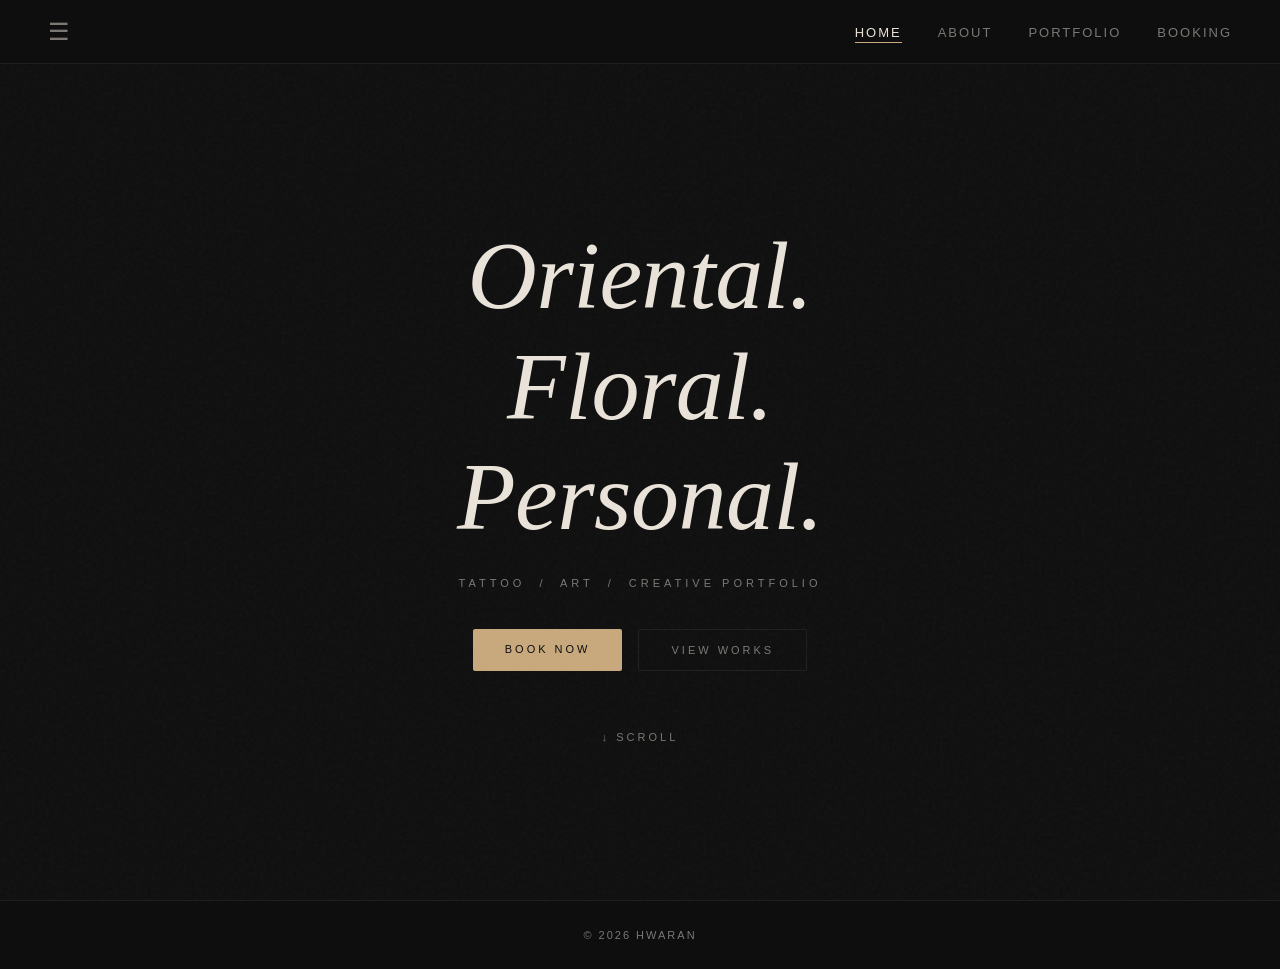
==== index.html @ 8c2a2b4b "Integrate Google Analytics tracking code Added Google Analytics tracking code to the header." ====
<!DOCTYPE html>
<html lang="en">
<head>
    <meta charset="UTF-8">
    <meta name="viewport" content="width=device-width, initial-scale=1.0"/>

    <!-- Google tag (gtag.js) -->
    <script async src="https://www.googletagmanager.com/gtag/js?id=G-88E997X0PX"></script>
    <script>
      window.dataLayer = window.dataLayer || [];
      function gtag(){dataLayer.push(arguments);}
      gtag('js', new Date());
    
      gtag('config', 'G-88E997X0PX');
    </script>
    
    <title>Hwa Ran</title>
    <link rel="stylesheet" href="style.css"/>
</head>

<body>

<input type="checkbox" id="menu-toggle">

<header>
    <nav class="navbar">
        <label for="menu-toggle" class="menu-icon">☰</label>
        <ul class="nav-links">
            <li><a href="index.html" class="active">Home</a></li>
            <li><a href="about.html">About</a></li>
            <li><a href="portfolio.html">Portfolio</a></li>
            <li><a href="booking.html">Booking</a></li>
        </ul>
    </nav>
</header>

<aside class="sidebar">
    <h3>Hwa Ran</h3>
    <ul>
        <li><a href="https://www.instagram.com/hwa.ran_tattoo/" target="_blank">Instagram</a></li>
        <!-- This is a comment 
        <li>Artworks</li>
        <li>Contact</li>
        -->
                <!-- Projects Section -->
        <div class="sidebar-projects">
            <input type="checkbox" id="proj-toggle">
            <label for="proj-toggle" class="proj-header">
                <span class="proj-arrow">▶</span>
                <span class="proj-title">// projects</span>
            </label>
            <ul class="proj-list">
             <!--  -->
            <li><a href="hwasan1.html">— hwasan1</a></li>
            </ul>
        </div>
    </ul>
</aside>

<label for="menu-toggle" class="overlay"></label>

<main class="main-content">
    <section class="hero">
        <div class="hero-text fade-in">
            <h1>
                Oriental.<br>
                Floral.<br>
                Personal.
            </h1>
            <p>Tattoo &nbsp;/&nbsp; Art &nbsp;/&nbsp; Creative Portfolio</p>
            <div class="hero-buttons">
                <a href="booking.html">Book Now</a>
                <a href="portfolio.html">View Works</a>
            </div>
            <div class="scroll-down">↓ Scroll</div>
        </div>
    </section>
</main>

<footer class="bottom-banner">
    <p>&copy; 2026 HwaRan</p>
</footer>

</body>
</html>
---- style.css ----
/* =========================
   RESET
========================= */

* {
    margin: 0;
    padding: 0;
    box-sizing: border-box;
}

/* =========================
   FONTS
========================= */

@import url('https://fonts.googleapis.com/css2?family=Share+Tech+Mono&display=swap');

@import url('https://fonts.googleapis.com/css2?family=Cormorant+Garamond:ital,wght@0,300;0,400;1,300;1,400&family=Noto+Sans+KR:wght@300;400&display=swap');

/* =========================
   CSS VARIABLES
========================= */

:root {
    --bg:        #0e0e0e;
    --surface:   #141414;
    --border:    rgba(255,255,255,0.07);
    --accent:    #c8a97e;        /* warm gold */
    --accent2:   #ff4d6d;
    --text:      #e8e2d9;
    --muted:     rgba(232,226,217,0.5);
    --nav-h:     64px;
}

/* =========================
   BASE
========================= */

body {
    font-family: 'Noto Sans KR', sans-serif;
    background: var(--bg);
    color: var(--text);
    overflow-x: hidden;
}

/* =========================
   HEADER / NAV
========================= */

header {
    position: fixed;
    top: 0;
    left: 0;
    width: 100%;
    height: var(--nav-h);

    background: var(--bg);           
    border-bottom: 1px solid var(--border);

    z-index: 1000;
}

/* NAV CONTAINER */
.navbar {
    height: 100%;
    display: flex;
    align-items: center;
    justify-content: space-between;
    padding: 0 48px;
}

/* =========================
   MENU TOGGLE
========================= */

#menu-toggle {
    display: none;
}

/* ☰ BUTTON */
.menu-icon {
    font-size: 24px;
    cursor: pointer;
    color: var(--muted);
    letter-spacing: 2px;
    transition: color 0.3s;
    user-select: none;
}

.menu-icon:hover {
    color: var(--text);
}

/* NAV LINKS */
.nav-links {
    list-style: none;
    display: flex;
    gap: 36px;
}

.nav-links a {
    text-decoration: none;
    color: var(--muted);
    font-size: 13px;
    letter-spacing: 2px;
    text-transform: uppercase;
    transition: color 0.3s;
}

.nav-links a:hover {
    color: var(--accent);
}

/* 현재 페이지 표시 */
.nav-links a.active {
    color: var(--text);
    border-bottom: 1px solid var(--accent);
    padding-bottom: 2px;
}

/* =========================
   SIDEBAR
========================= */

.sidebar {
    position: fixed;
    top: 0;
    left: 0;

    width: 240px;
    height: 100vh;

    background: var(--surface);
    border-right: 1px solid var(--border);

    padding: 32px 28px;
    padding-top: calc(var(--nav-h) + 32px);   /* ✅ nav 높이 아래서 시작 */

    transform: translateX(-260px);
    transition: transform 0.35s cubic-bezier(0.4,0,0.2,1);

    z-index: 1001;
}

/* OPEN SIDEBAR */
#menu-toggle:checked ~ .sidebar {
    transform: translateX(0);
}

/* SIDEBAR TITLE */
.sidebar h3 {
    font-family: 'Cormorant Garamond', serif;
    font-size: 22px;          /* ✅ 글씨 크게 */
    font-weight: 300;
    letter-spacing: 3px;
    color: var(--accent);
    margin-bottom: 32px;
    text-transform: uppercase;
}

/* SIDEBAR LIST */
.sidebar ul {
    list-style: none;
}

.sidebar li {
    margin: 0;
    border-bottom: 1px solid var(--border);
}

.sidebar li:first-child {
    border-top: 1px solid var(--border);
}

/* SIDEBAR LINKS & ITEMS */
.sidebar li a,
.sidebar li span,
.sidebar li {
    display: block;
    padding: 14px 0;

    font-size: 13px;          
    letter-spacing: 2.5px;
    text-transform: uppercase;
    text-decoration: none;      
    color: var(--muted);        

    cursor: pointer;
    transition: color 0.25s, padding-left 0.25s;
}

.sidebar li a:hover,
.sidebar li:hover {
    color: var(--accent);
    padding-left: 6px;
}

/* =========================
   OVERLAY
========================= */

.overlay {
    position: fixed;
    inset: 0;

    background: rgba(0,0,0,0.6);
    backdrop-filter: blur(2px);

    opacity: 0;
    visibility: hidden;

    transition: 0.3s ease;

    z-index: 1000;
    pointer-events: none;
}

/* SHOW OVERLAY */
#menu-toggle:checked ~ .overlay {
    pointer-events: auto;
    opacity: 1;
    visibility: visible;
}

/* =========================
   MAIN CONTENT
========================= */

.main-content {
    margin-top: var(--nav-h);
    padding: 0;
}

/* =========================
   HERO
========================= */

.hero {
    min-height: calc(100vh - var(--nav-h));
    display: flex;
    justify-content: center;
    align-items: center;
    text-align: center;

    background: var(--bg);    
    position: relative;
    overflow: hidden;
}

/* subtle grain texture */
.hero::before {
    content: '';
    position: absolute;
    inset: 0;
    background-image: url("data:image/svg+xml,%3Csvg viewBox='0 0 256 256' xmlns='http://www.w3.org/2000/svg'%3E%3Cfilter id='noise'%3E%3CfeTurbulence type='fractalNoise' baseFrequency='0.9' numOctaves='4' stitchTiles='stitch'/%3E%3C/filter%3E%3Crect width='100%25' height='100%25' filter='url(%23noise)' opacity='0.03'/%3E%3C/svg%3E");
    pointer-events: none;
}

.hero-text {
    position: relative;
    z-index: 1;
}

.hero h1 {
    font-family: 'Cormorant Garamond', serif;
    font-size: clamp(52px, 8vw, 96px);
    font-weight: 300;
    font-style: italic;
    line-height: 1.15;
    letter-spacing: -0.5px;
    color: var(--text);
}

.hero p {
    margin-top: 24px;
    font-size: 11px;
    letter-spacing: 4px;
    text-transform: uppercase;
    color: var(--muted);
}

/* HERO BUTTONS */
.hero-buttons {
    margin-top: 40px;
    display: flex;
    gap: 16px;
    justify-content: center;
}

.hero-buttons a {
    text-decoration: none;
    font-size: 11px;
    letter-spacing: 3px;
    text-transform: uppercase;
    padding: 14px 32px;
    border-radius: 2px;
    transition: all 0.3s;
}

.hero-buttons a:first-child {
    background: var(--accent);
    color: #0e0e0e;
}

.hero-buttons a:first-child:hover {
    background: #d4b88e;
}

.hero-buttons a:last-child {
    border: 1px solid var(--border);
    color: var(--muted);
}

.hero-buttons a:last-child:hover {
    border-color: var(--accent);
    color: var(--accent);
}

/* SCROLL DOWN */
.scroll-down {
    margin-top: 60px;
    font-size: 11px;
    letter-spacing: 3px;
    text-transform: uppercase;
    color: var(--muted);
    animation: float 2.5s ease-in-out infinite;
}

@keyframes float {
    0%, 100% { transform: translateY(0); }
    50% { transform: translateY(6px); }
}

/* =========================
   FOOTER
========================= */

.bottom-banner {
    text-align: center;
    padding: 28px;
    border-top: 1px solid var(--border);
    font-size: 11px;
    letter-spacing: 2px;
    text-transform: uppercase;
    color: var(--muted);
    background: var(--bg);
}

/* =========================
   MOBILE
========================= */

@media (max-width: 768px) {

    
    header {
        position: fixed;
        width: 100vw;         
        left: 0;
    }

    .navbar {
        padding: 0 16px;
        gap: 8px;
    }

   
    .nav-links {
        gap: 14px;
    }

    .nav-links a {
        font-size: 10px;
        letter-spacing: 1px;
    }

    .menu-icon {
        font-size: 20px;
    }

    /* SIDEBAR */
    .sidebar {
        width: 200px;
    }

    /* HERO */
    .hero h1 {
        font-size: clamp(38px, 10vw, 56px);
    }

    .hero-buttons {
        flex-direction: column;
        align-items: center;
        gap: 12px;
    }

    .hero-buttons a {
        width: 200px;
        text-align: center;
    }

    /* ABOUT */
    .about-page {
        grid-template-columns: 1fr;
        padding: 32px 20px;
        gap: 32px;
    }

    .about-image-col {
        position: static;
    }

    .about-image-col img {
        aspect-ratio: 4/3;
    }

    /* PORTFOLIO */
    .portfolio {
        padding: 40px 16px;
    }

    .portfolio-grid {
        grid-template-columns: 1fr 1fr;
        gap: 10px;
    }

    .lb-thumb img {
        height: 180px;
    }

    /* BOOKING */
    .booking {
        padding: 48px 20px;
    }
}


/* =========================
   ABOUT PAGE 
========================= */

.about-page {
    min-height: calc(100vh - var(--nav-h));
    display: grid;
    grid-template-columns: 1fr 1fr;
    max-width: 1100px;
    margin: 0 auto;
    padding: 80px 60px;
    gap: 80px;
    align-items: start;
}

/* LEFT: IMAGE COLUMN */
.about-image-col {
    position: sticky;
    top: calc(var(--nav-h) + 40px);
}

.about-image-col img {
    width: 100%;
    aspect-ratio: 3/4;
    object-fit: cover;
    border-radius: 2px;
    display: block;
    filter: grayscale(20%) contrast(1.05);
}

.about-image-caption {
    margin-top: 16px;
    font-size: 11px;
    letter-spacing: 2px;
    text-transform: uppercase;
    color: var(--muted);
}

/* RIGHT: TEXT COLUMN */
.about-text-col {
    padding-top: 20px;
}

.about-eyebrow {
    font-size: 10px;
    letter-spacing: 4px;
    text-transform: uppercase;
    color: var(--accent);
    margin-bottom: 24px;
}

.about-text-col h2 {
    font-family: 'Cormorant Garamond', serif;
    font-size: clamp(36px, 5vw, 58px);
    font-weight: 300;
    font-style: italic;
    line-height: 1.1;
    margin-bottom: 40px;
    color: var(--text);
}

.about-text-col p {
    font-size: 14px;
    line-height: 1.85;
    color: var(--muted);
    margin-bottom: 20px;
}

.about-divider {
    width: 40px;
    height: 1px;
    background: var(--accent);
    margin: 36px 0;
    opacity: 0.5;
}

.about-link {
    display: inline-flex;
    align-items: center;
    gap: 10px;
    font-size: 11px;
    letter-spacing: 3px;
    text-transform: uppercase;
    color: var(--accent);
    text-decoration: none;
    border-bottom: 1px solid transparent;
    padding-bottom: 2px;
    transition: border-color 0.3s;
}

.about-link:hover {
    border-color: var(--accent);
}

.about-link::after {
    content: '→';
}

@media (max-width: 768px) {
    .about-page {
        grid-template-columns: 1fr;
        padding: 40px 24px;
        gap: 40px;
    }
    .about-image-col {
        position: static;
    }
}

/* =========================
   PORTFOLIO PAGE
========================= */

.portfolio {
    max-width: 1100px;
    margin: 0 auto;
    padding: 60px 40px;
    text-align: center;
}

.portfolio h2 {
    font-family: 'Cormorant Garamond', serif;
    font-size: 48px;
    font-weight: 300;
    font-style: italic;
    margin-bottom: 12px;
}

.portfolio-subtitle {
    font-size: 11px;
    letter-spacing: 3px;
    text-transform: uppercase;
    color: var(--muted);
    margin-bottom: 48px;
}

.portfolio-grid {
    display: grid;
    grid-template-columns: repeat(auto-fit, minmax(260px, 1fr));
    gap: 16px;
}

.portfolio-grid img {
    width: 100%;
    height: 320px;
    object-fit: cover;
    border-radius: 2px;
    transition: 0.4s ease;
    filter: grayscale(10%);
}

.portfolio-grid img:hover {
    transform: scale(1.02);
    filter: grayscale(0%);
    box-shadow: 0 16px 40px rgba(0,0,0,0.5);
}

/* =========================
   BOOKING PAGE
========================= */

.booking {
    max-width: 560px;
    margin: 0 auto;
    padding: 80px 40px;
    text-align: center;
}

.booking h2 {
    font-family: 'Cormorant Garamond', serif;
    font-size: 48px;
    font-weight: 300;
    font-style: italic;
    margin-bottom: 12px;
}

.booking > p {
    font-size: 11px;
    letter-spacing: 3px;
    text-transform: uppercase;
    color: var(--muted);
    margin-bottom: 40px;
}

.qr-area img {
    width: 200px;
    max-width: 80%;
    border-radius: 4px;
    box-shadow: 0 0 40px rgba(200,169,126,0.12);
    margin-bottom: 16px;
}

.booking-form {
    width: 100%;
    margin: 48px auto 0;
    display: flex;
    flex-direction: column;
    gap: 16px;
}

.booking-form input,
.booking-form textarea {
    width: 100%;
    padding: 14px 18px;
    background: var(--surface);
    border: 1px solid var(--border);
    color: var(--text);
    font-family: 'Noto Sans KR', sans-serif;
    font-size: 14px;
    border-radius: 2px;
    outline: none;
    transition: border-color 0.3s, box-shadow 0.3s;
}

.booking-form input:focus,
.booking-form textarea:focus {
    border-color: var(--accent);
    box-shadow: 0 0 0 3px rgba(200,169,126,0.08);
}

.booking-form input::placeholder,
.booking-form textarea::placeholder {
    color: var(--muted);
    font-style: italic;
    font-size: 13px;
}

.booking-form button {
    padding: 14px;
    border: none;
    border-radius: 2px;
    background: var(--accent);
    color: #0e0e0e;
    font-family: 'Noto Sans KR', sans-serif;
    font-size: 12px;
    letter-spacing: 3px;
    text-transform: uppercase;
    cursor: pointer;
    transition: background 0.3s, transform 0.2s;
}

.booking-form button:hover {
    background: #d4b88e;
    transform: translateY(-1px);
}

/* =========================
   FADE IN ANIMATION
========================= */

.fade-in {
    opacity: 0;
    transform: translateY(24px);
    animation: fadeUp 0.9s cubic-bezier(0.4,0,0.2,1) forwards;
    animation-delay: 0.1s;
}

@keyframes fadeUp {
    to {
        opacity: 1;
        transform: translateY(0);
    }
}


/* =========================
   LIGHTBOX  (CSS-only, :target)
========================= */


.lb-thumb {
    display: block;
    cursor: zoom-in;
    border-radius: 2px;
    overflow: hidden;
}

.lb-thumb img {
    width: 100%;
    height: 320px;
    object-fit: cover;
    display: block;
    transition: transform 0.4s ease, filter 0.4s ease;
    filter: grayscale(10%);
}

.lb-thumb:hover img {
    transform: scale(1.03);
    filter: grayscale(0%);
    box-shadow: 0 16px 40px rgba(0,0,0,0.5);
}


.lightbox {
    position: fixed;
    inset: 0;
    z-index: 9999;

    display: flex;
    align-items: center;
    justify-content: center;

    background: rgba(10, 10, 10, 0.92);
    backdrop-filter: blur(6px);

    
    opacity: 0;
    visibility: hidden;
    pointer-events: none;

    transition: opacity 0.3s ease, visibility 0.3s ease;
}


.lightbox:target {
    opacity: 1;
    visibility: visible;
    pointer-events: auto;
}

/* expand img */
.lightbox img {
    max-width: min(90vw, 820px);
    max-height: 88vh;
    width: auto;
    height: auto;
    object-fit: contain;
    border-radius: 2px;

    transform: scale(0.92);
    transition: transform 0.35s cubic-bezier(0.4, 0, 0.2, 1);

    box-shadow: 0 32px 80px rgba(0,0,0,0.6);
}

.lightbox:target img {
    transform: scale(1);
}


.lb-close {
    position: absolute;
    inset: 0;
    cursor: zoom-out;
}


.lb-close::after {
    content: '✕';
    position: absolute;
    top: 24px;
    right: 32px;

    font-size: 20px;
    color: rgba(255,255,255,0.45);
    letter-spacing: 0;
    transition: color 0.2s;
    pointer-events: none;
}

.lightbox:target .lb-close:hover::after {
    color: var(--accent);
}


/* =========================
   SEE MORE  (CSS-only, checkbox trick)
========================= */


#show-more {
    display: none;
}


.lb-thumb.extra {
    display: none;
}


#show-more:checked ~ .portfolio-grid .lb-thumb.extra {
    display: block;
}


.see-more-btn {
    display: inline-flex;
    align-items: center;
    justify-content: center;
    margin-top: 40px;
    padding: 13px 40px;
    border: 1px solid var(--border);
    border-radius: 2px;
    cursor: pointer;
    font-size: 11px;
    letter-spacing: 3px;
    text-transform: uppercase;
    color: var(--muted);
    transition: border-color 0.3s, color 0.3s;
    user-select: none;
}

.see-more-btn:hover {
    border-color: var(--accent);
    color: var(--accent);
}


.label-more { display: inline; }
.label-less  { display: none;   }

#show-more:checked ~ .see-more-btn .label-more { display: none;   }
#show-more:checked ~ .see-more-btn .label-less  { display: inline; }


.sidebar-projects {
    margin-top: 28px;
    border-top: 1px solid rgba(0, 255, 100, 0.15);
    padding-top: 20px;
}

#proj-toggle {
    display: none;
}

.proj-header {
    display: flex;
    align-items: center;
    gap: 8px;
    cursor: pointer;
    user-select: none;
    padding: 4px 0 10px;
    transition: color 0.2s;
}

.proj-title {
    font-family: 'Share Tech Mono', monospace;
    font-size: 12px;
    letter-spacing: 2px;
    color: #00ff64;
    text-shadow: 0 0 8px rgba(0, 255, 100, 0.6),
                 0 0 20px rgba(0, 255, 100, 0.25);
    text-transform: lowercase;
}

.proj-arrow {
    font-size: 8px;
    color: #00ff64;
    text-shadow: 0 0 6px rgba(0, 255, 100, 0.7);
    transition: transform 0.3s cubic-bezier(0.4,0,0.2,1);
    display: inline-block;
}

#proj-toggle:checked ~ .proj-header .proj-arrow {
    transform: rotate(90deg);
}

.proj-list {
    list-style: none;
    max-height: 0;
    overflow: hidden;
    transition: max-height 0.35s cubic-bezier(0.4,0,0.2,1),
                opacity 0.3s ease;
    opacity: 0;
}

#proj-toggle:checked ~ .proj-list {
    max-height: 300px;
    opacity: 1;
}

.proj-list li {
    border: none;
    margin: 0;
}

.proj-list li a {
    font-family: 'Share Tech Mono', monospace;
    font-size: 11px;
    letter-spacing: 1.5px;
    color: rgba(0, 255, 100, 0.55);
    text-decoration: none;
    padding: 8px 0 8px 12px;
    display: block;
    text-transform: lowercase;
    border-left: 1px solid rgba(0, 255, 100, 0.2);
    margin-left: 4px;
    transition: color 0.2s, border-color 0.2s, text-shadow 0.2s, padding-left 0.2s;
}

.proj-list li a:hover {
    color: #00ff64;
    border-color: #00ff64;
    padding-left: 18px;
    text-shadow: 0 0 8px rgba(0, 255, 100, 0.7),
                 0 0 20px rgba(0, 255, 100, 0.3);
}

.hw-math {
    display: block;
    font-family: 'Share Tech Mono', monospace;
    font-size: 18px;
    font-style: normal;
    font-weight: 300;
    color: #00ff64;
    text-shadow: 0 0 10px rgba(0, 255, 100, 0.5),
                 0 0 24px rgba(0, 255, 100, 0.2);
    margin-top: 12px;
    letter-spacing: 4px;
}

.hw-math sub {
    font-size: 9px;
    color: rgba(0, 255, 100, 0.6);
}

.hw-nand {
    color: #00ff64;
    text-shadow: 0 0 10px rgba(0,255,100,0.6),
                 0 0 24px rgba(0,255,100,0.2);
    font-style: normal;
    font-weight: 400;
}

.hw-nand-block {
    display: flex;
    align-items: center;
    gap: 48px;
    margin: 28px 0 8px;
}

.hw-nand-symbol svg {
    width: 130px;
    opacity: 0.85;
    filter: drop-shadow(0 0 6px rgba(0,255,100,0.4));
}

.hw-truth-table {
    font-family: 'Share Tech Mono', monospace;
    font-size: 12px;
    letter-spacing: 2px;
}

.hw-tt-row {
    display: grid;
    grid-template-columns: 32px 32px 48px;
    padding: 6px 0;
    border-bottom: 1px solid rgba(0,255,100,0.08);
    color: rgba(0,255,100,0.5);
}

.hw-tt-row.header {
    color: rgba(0,255,100,0.3);
    font-size: 10px;
    border-bottom: 1px solid rgba(0,255,100,0.2);
    margin-bottom: 4px;
}

.hw-tt-row.last {
    border-bottom: none;
}

.hw-tt-row .bright {
    color: #00ff64;
    text-shadow: 0 0 6px rgba(0,255,100,0.5);
}

.hw-tt-row .dim {
    color: rgba(0,255,100,0.25);
}

@media (max-width: 768px) {
    .hw-nand-block {
        flex-direction: column;
        align-items: flex-start;
        gap: 24px;
    }
}

.quote {
  margin: 4rem 0;
  padding-left: 1.5rem;
  border-left: 2px solid rgba(255,255,255,.25);
  font-style: italic;
  color: rgba(255,255,255,.82);
  line-height: 1.8;
}

.quote p {
  margin: 0 0 .8rem;
}

.quote footer {
  font-style: normal;
  font-size: .9rem;
  color: rgba(255,255,255,.55);
}

.quote cite {
  font-style: italic;
}
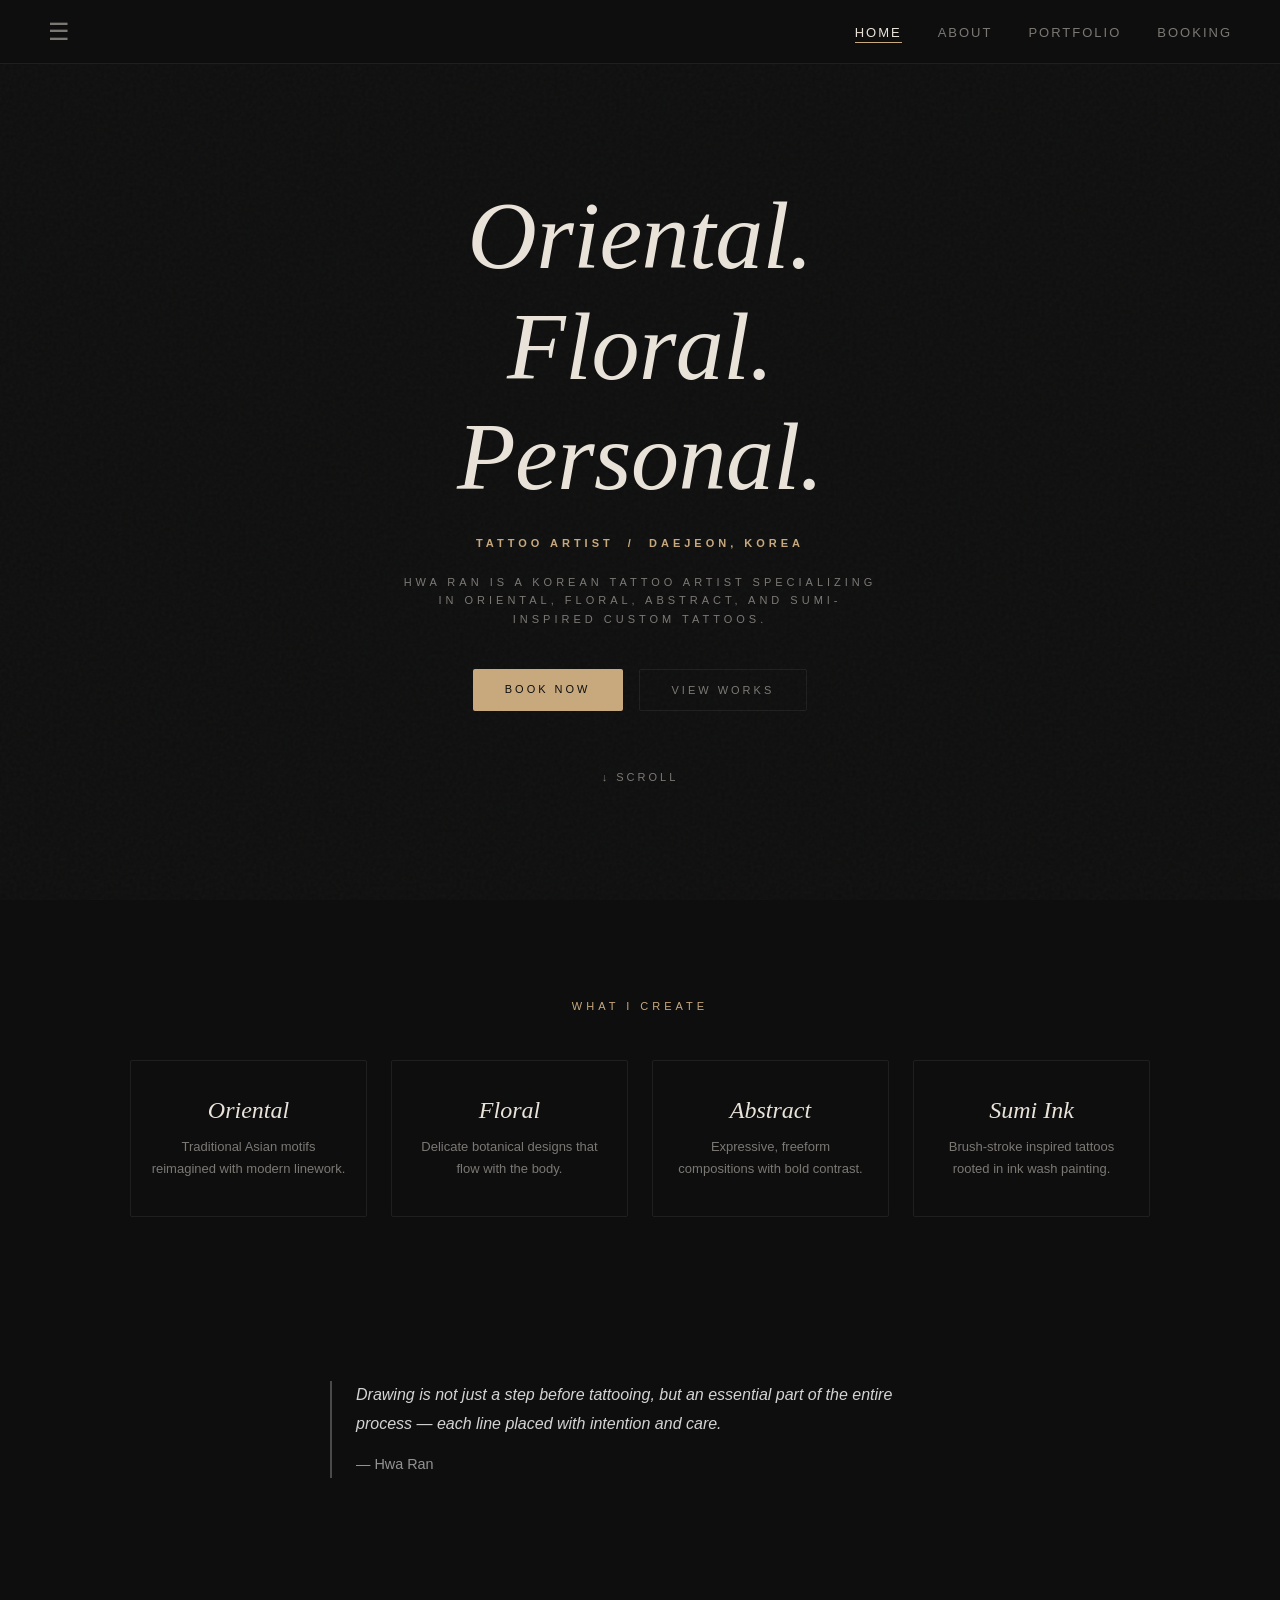
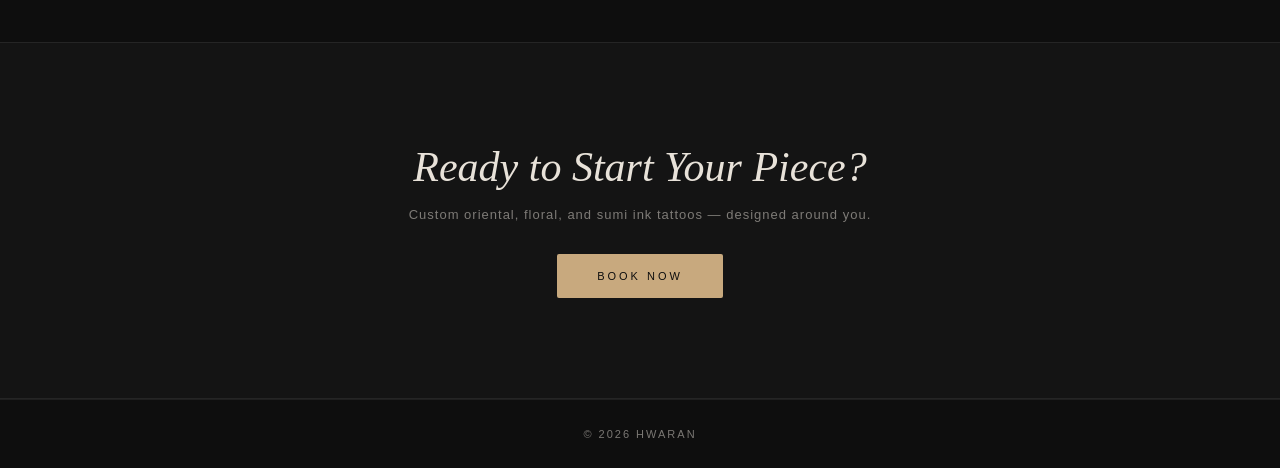
==== commit 4e8edeb5: "Enhance main content with new sections Added sections for specialties, philosophy, and a call-to-act" ====
--- a/index.html
+++ b/index.html
@@ -61,13 +61,17 @@
 
 <main class="main-content">
     <section class="hero">
+        <div class="hero-bg" style="background-image:url('img/wk21.png')"></div>
+
         <div class="hero-text fade-in">
             <h1>
-                Oriental.<br>
-                Floral.<br>
-                Personal.
+            Oriental.<br>
+            Floral.<br>
+            Personal.
             </h1>
-            <p>Tattoo &nbsp;/&nbsp; Art &nbsp;/&nbsp; Creative Portfolio</p>
+            <h2 class="hero-subtitle">Tattoo Artist &nbsp;/&nbsp; Daejeon, Korea</h2>
+
+            <p class="hero-seo">Hwa Ran is a Korean tattoo artist specializing in oriental, floral, abstract, and sumi-inspired custom tattoos.</p>
             <div class="hero-buttons">
                 <a href="booking.html">Book Now</a>
                 <a href="portfolio.html">View Works</a>
@@ -75,6 +79,43 @@
             <div class="scroll-down">↓ Scroll</div>
         </div>
     </section>
+
+
+<section class="specialties">
+    <p class="section-eyebrow">What I Create</p>
+    <div class="specialties-grid">
+        <div class="specialty-card">
+            <h3>Oriental</h3>
+            <p>Traditional Asian motifs reimagined with modern linework.</p>
+        </div>
+        <div class="specialty-card">
+            <h3>Floral</h3>
+            <p>Delicate botanical designs that flow with the body.</p>
+        </div>
+        <div class="specialty-card">
+            <h3>Abstract</h3>
+            <p>Expressive, freeform compositions with bold contrast.</p>
+        </div>
+        <div class="specialty-card">
+            <h3>Sumi Ink</h3>
+            <p>Brush-stroke inspired tattoos rooted in ink wash painting.</p>
+        </div>
+    </div>
+</section>
+
+    <section class="philosophy">
+        <blockquote class="quote">
+            <p>Drawing is not just a step before tattooing, but an essential part of the entire process — each line placed with intention and care.</p>
+            <footer>— Hwa Ran</footer>
+        </blockquote>
+    </section>
+
+    <section class="cta-banner">
+        <h2>Ready to Start Your Piece?</h2>
+        <p>Custom oriental, floral, and sumi ink tattoos — designed around you.</p>
+        <a href="booking.html" class="cta-button">Book Now</a>
+    </section>
+
 </main>
 
 <footer class="bottom-banner">
--- a/style.css
+++ b/style.css
@@ -1035,3 +1035,158 @@
 .quote cite {
   font-style: italic;
 }
+
+.hero-bg {
+    position: absolute;
+    inset: 0;
+    background-size: cover;
+    background-position: center;
+    opacity: 0.43;          /* Transparent von 0 bis 1  */
+    z-index: 0;
+    filter: grayscale(15%);
+}
+
+.hero-subtitle {
+    margin-top: 24px;
+    font-size: 11px;
+    letter-spacing: 4px;
+    text-transform: uppercase;
+    color: var(--accent);
+}
+
+.hero-seo {
+    margin-top: 12px;
+    max-width: 480px;
+    font-size: 13px;
+    letter-spacing: 0.5px;
+    text-transform: none;
+    line-height: 1.7;
+    color: var(--muted);
+}
+
+/* =========================
+   SPECIALTIES
+========================= */
+
+.specialties {
+    max-width: 1100px;
+    margin: 0 auto;
+    padding: 100px 40px;
+    text-align: center;
+}
+
+.section-eyebrow {
+    font-size: 11px;
+    letter-spacing: 4px;
+    text-transform: uppercase;
+    color: var(--accent);
+    margin-bottom: 48px;
+}
+
+.specialties-grid {
+    display: grid;
+    grid-template-columns: repeat(auto-fit, minmax(200px, 1fr));
+    gap: 24px;
+}
+
+.specialty-card {
+    padding: 36px 20px;
+    border: 1px solid var(--border);
+    border-radius: 2px;
+    transition: border-color 0.3s;
+}
+
+.specialty-card:hover {
+    border-color: var(--accent);
+}
+
+.specialty-card h3 {
+    font-family: 'Cormorant Garamond', serif;
+    font-size: 24px;
+    font-weight: 300;
+    font-style: italic;
+    color: var(--text);
+    margin-bottom: 12px;
+}
+
+.specialty-card p {
+    font-size: 13px;
+    line-height: 1.7;
+    color: var(--muted);
+}
+
+/* =========================
+   PHILOSOPHY (index page)
+========================= */
+
+.philosophy {
+    max-width: 700px;
+    margin: 0 auto;
+    padding: 0 40px 100px;
+}
+
+/* =========================
+   CTA BANNER
+========================= */
+
+.cta-banner {
+    background: var(--surface);
+    border-top: 1px solid var(--border);
+    border-bottom: 1px solid var(--border);
+    padding: 100px 40px;
+    text-align: center;
+}
+
+.cta-banner h2 {
+    font-family: 'Cormorant Garamond', serif;
+    font-size: clamp(28px, 4vw, 42px);
+    font-weight: 300;
+    font-style: italic;
+    color: var(--text);
+    margin-bottom: 16px;
+}
+
+.cta-banner p {
+    font-size: 13px;
+    letter-spacing: 1px;
+    color: var(--muted);
+    margin-bottom: 32px;
+}
+
+.cta-button {
+    display: inline-block;
+    text-decoration: none;
+    font-size: 11px;
+    letter-spacing: 3px;
+    text-transform: uppercase;
+    padding: 16px 40px;
+    background: var(--accent);
+    color: #0e0e0e;
+    border-radius: 2px;
+    transition: background 0.3s;
+}
+
+.cta-button:hover {
+    background: #d4b88e;
+}
+
+@media (max-width: 768px) {
+    .specialties,
+    .philosophy,
+    .cta-banner {
+        padding-left: 20px;
+        padding-right: 20px;
+    }
+}
+
+.about-links-group {
+    display: flex;
+    flex-direction: column;
+    gap: 14px;
+}
+
+.about-link:visited,
+.about-link-inline:visited,
+.nav-links a:visited {
+    color: inherit;
+}
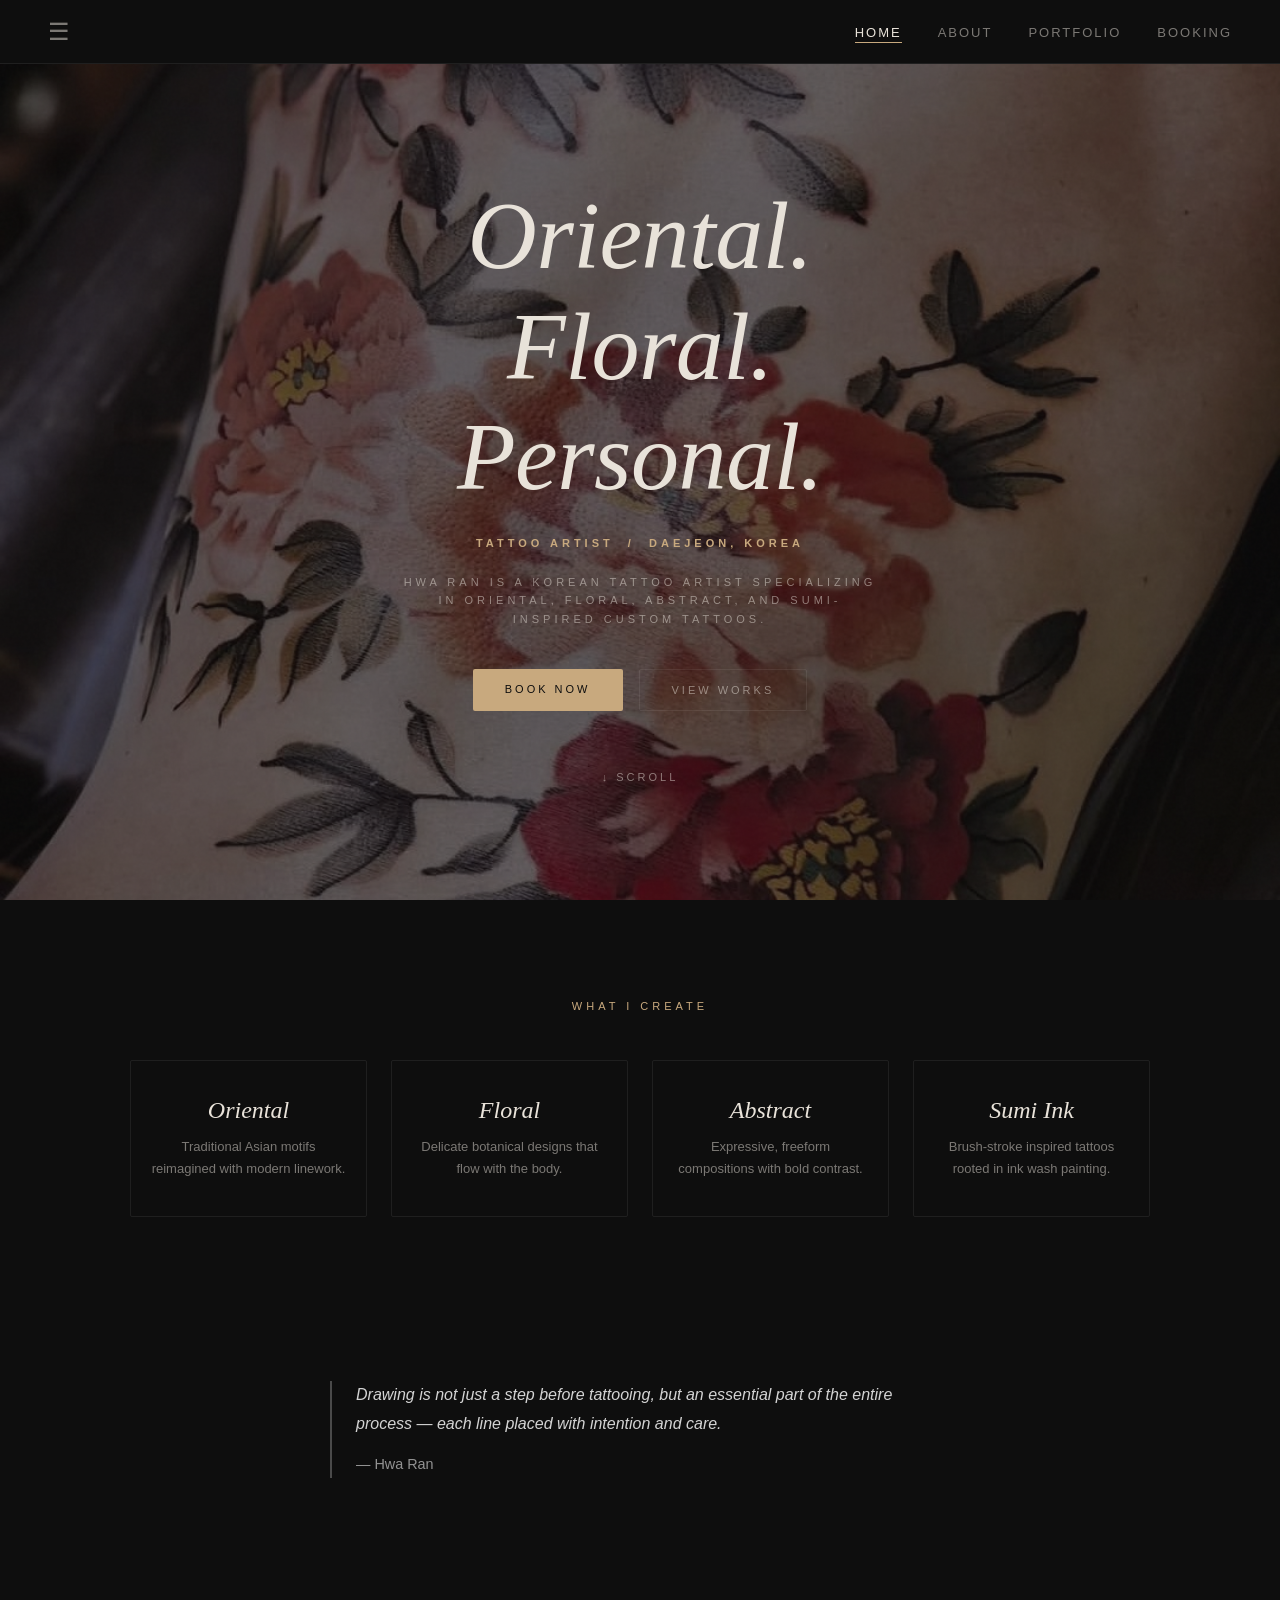
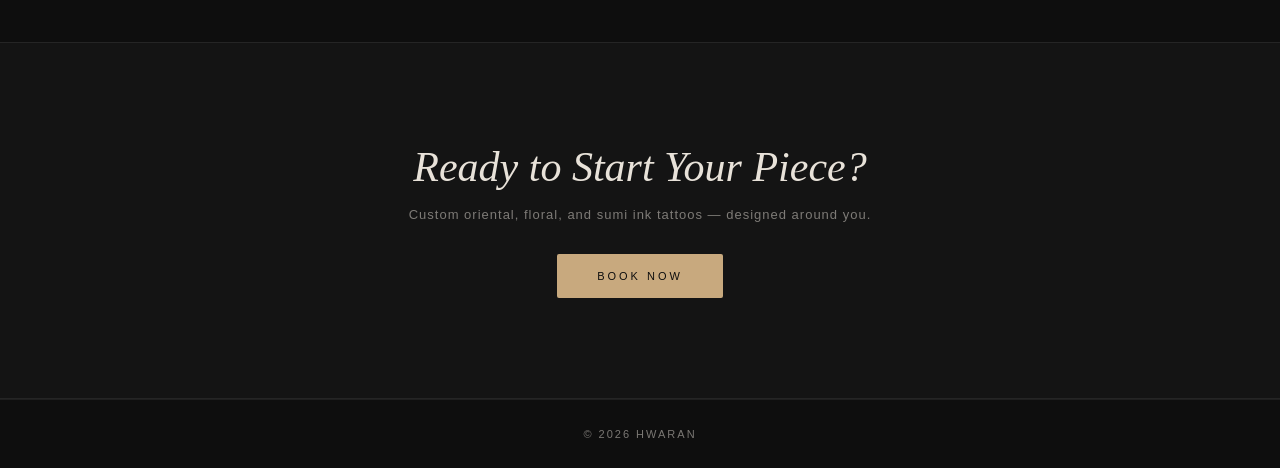
==== commit 6bc5636e: "Change hero background image from wk21.png to wk7.jpeg" ====
--- a/index.html
+++ b/index.html
@@ -61,7 +61,7 @@
 
 <main class="main-content">
     <section class="hero">
-        <div class="hero-bg" style="background-image:url('img/wk21.png')"></div>
+        <div class="hero-bg" style="background-image:url('img/wk7.jpeg')"></div>
 
         <div class="hero-text fade-in">
             <h1>
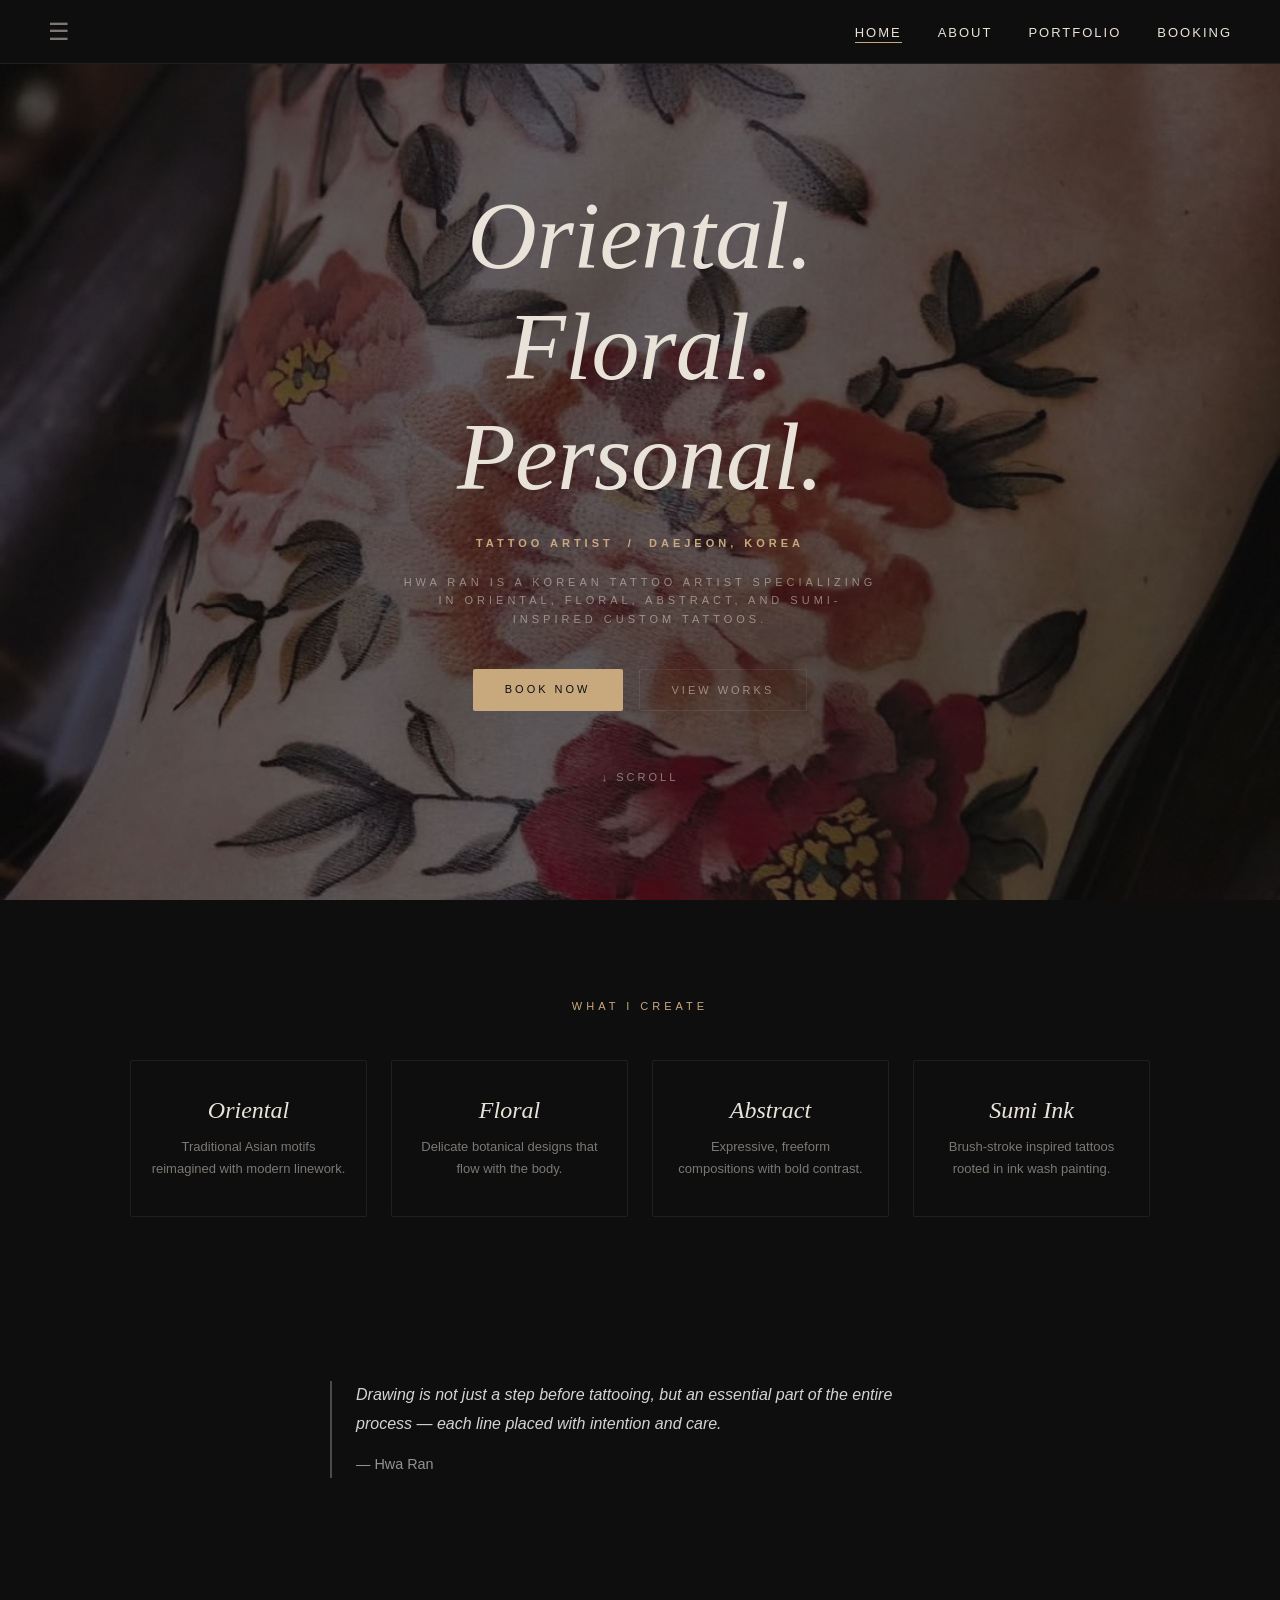
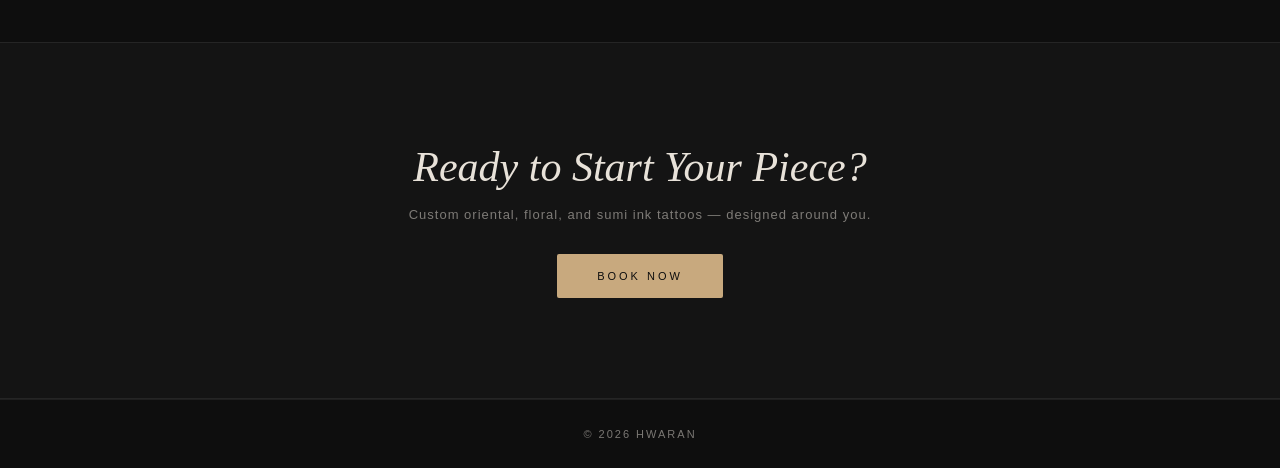
==== commit eac8c6c8: "Add favicon and apple touch icon links to index.html" ====
--- a/index.html
+++ b/index.html
@@ -15,6 +15,10 @@
     </script>
     
     <title>Hwa Ran</title>
+    <link rel="icon" href="favicon.ico" sizes="any">
+    <link rel="icon" type="image/png" sizes="32x32" href="img/favicon-32x32.png">
+    <link rel="icon" type="image/png" sizes="16x16" href="img/favicon-16x16.png">
+    <link rel="apple-touch-icon" sizes="180x180" href="img/apple-icon-180x180.png">
     <link rel="stylesheet" href="style.css"/>
 </head>
 
--- a/style.css
+++ b/style.css
@@ -431,6 +431,11 @@
     .booking {
         padding: 48px 20px;
     }
+   
+   .booking-info,
+    .contact-methods {
+        padding: 22px 20px;
+    }
 }
 
 
@@ -441,7 +446,7 @@
 .about-page {
     min-height: calc(100vh - var(--nav-h));
     display: grid;
-    grid-template-columns: 1fr 1fr;
+    grid-template-columns: minmax(260px, 380px) 1fr;
     max-width: 1100px;
     margin: 0 auto;
     padding: 80px 60px;
@@ -459,6 +464,7 @@
     width: 100%;
     aspect-ratio: 3/4;
     object-fit: cover;
+    max-height: calc(100vh - var(--nav-h) - 120px);
     border-radius: 2px;
     display: block;
     filter: grayscale(20%) contrast(1.05);
@@ -1185,8 +1191,133 @@
     gap: 14px;
 }
 
+.about-link,
+.about-link-inline,
+.nav-links a {
+    color: inherit;
+}
+
 .about-link:visited,
 .about-link-inline:visited,
 .nav-links a:visited {
     color: inherit;
 }
+
+/* BOOKING: HOW-TO-BOOK & CONTACT */
+.booking-info,
+.contact-methods {
+    text-align: left;
+    margin-bottom: 40px;
+    padding: 28px 32px;
+    background: var(--surface);
+    border: 1px solid var(--border);
+    border-radius: 4px;
+}
+
+.booking-info h3,
+.contact-methods h3 {
+    font-family: 'Cormorant Garamond', serif;
+    font-size: 22px;
+    font-weight: 300;
+    font-style: italic;
+    color: var(--accent);
+    margin-bottom: 18px;
+}
+
+.booking-info ol {
+    list-style: none;
+    counter-reset: step;
+    display: flex;
+    flex-direction: column;
+    gap: 14px;
+}
+
+.booking-info ol > li {
+    counter-increment: step;
+    position: relative;
+    padding-left: 30px;
+    font-size: 14px;
+    line-height: 1.7;
+    color: var(--muted);
+}
+
+.booking-info ol > li::before {
+    content: counter(step);
+    position: absolute;
+    left: 0;
+    top: 0;
+    width: 20px;
+    height: 20px;
+    border: 1px solid var(--accent);
+    border-radius: 50%;
+    color: var(--accent);
+    font-size: 11px;
+    font-family: 'Share Tech Mono', monospace;
+    display: flex;
+    align-items: center;
+    justify-content: center;
+}
+
+.booking-info ol > li > ul {
+    list-style: none;
+    margin-top: 10px;
+    display: flex;
+    flex-direction: column;
+    gap: 8px;
+}
+
+.booking-info ol > li > ul li {
+    font-size: 13px;
+    color: var(--muted);
+    padding-left: 16px;
+    position: relative;
+}
+
+.booking-info ol > li > ul li::before {
+    content: '—';
+    position: absolute;
+    left: 0;
+    color: var(--accent);
+}
+
+.contact-methods ul {
+    list-style: none;
+    display: flex;
+    flex-direction: column;
+    gap: 12px;
+}
+
+.contact-methods li {
+    font-size: 14px;
+    line-height: 1.6;
+    color: var(--muted);
+}
+
+.contact-methods strong {
+    color: var(--text);
+    font-weight: 400;
+    letter-spacing: 0.5px;
+}
+
+.contact-methods a {
+    color: var(--accent);
+    text-decoration: none;
+    border-bottom: 1px solid transparent;
+    transition: border-color 0.3s;
+}
+
+.contact-methods a:hover {
+    border-color: var(--accent);
+}
+
+.qr-area {
+    text-align: center;
+}
+
+.qr-area img {
+    width: 200px;
+    max-width: 80%;
+    border-radius: 4px;
+    box-shadow: 0 0 40px rgba(200,169,126,0.12);
+    margin-bottom: 16px;
+}
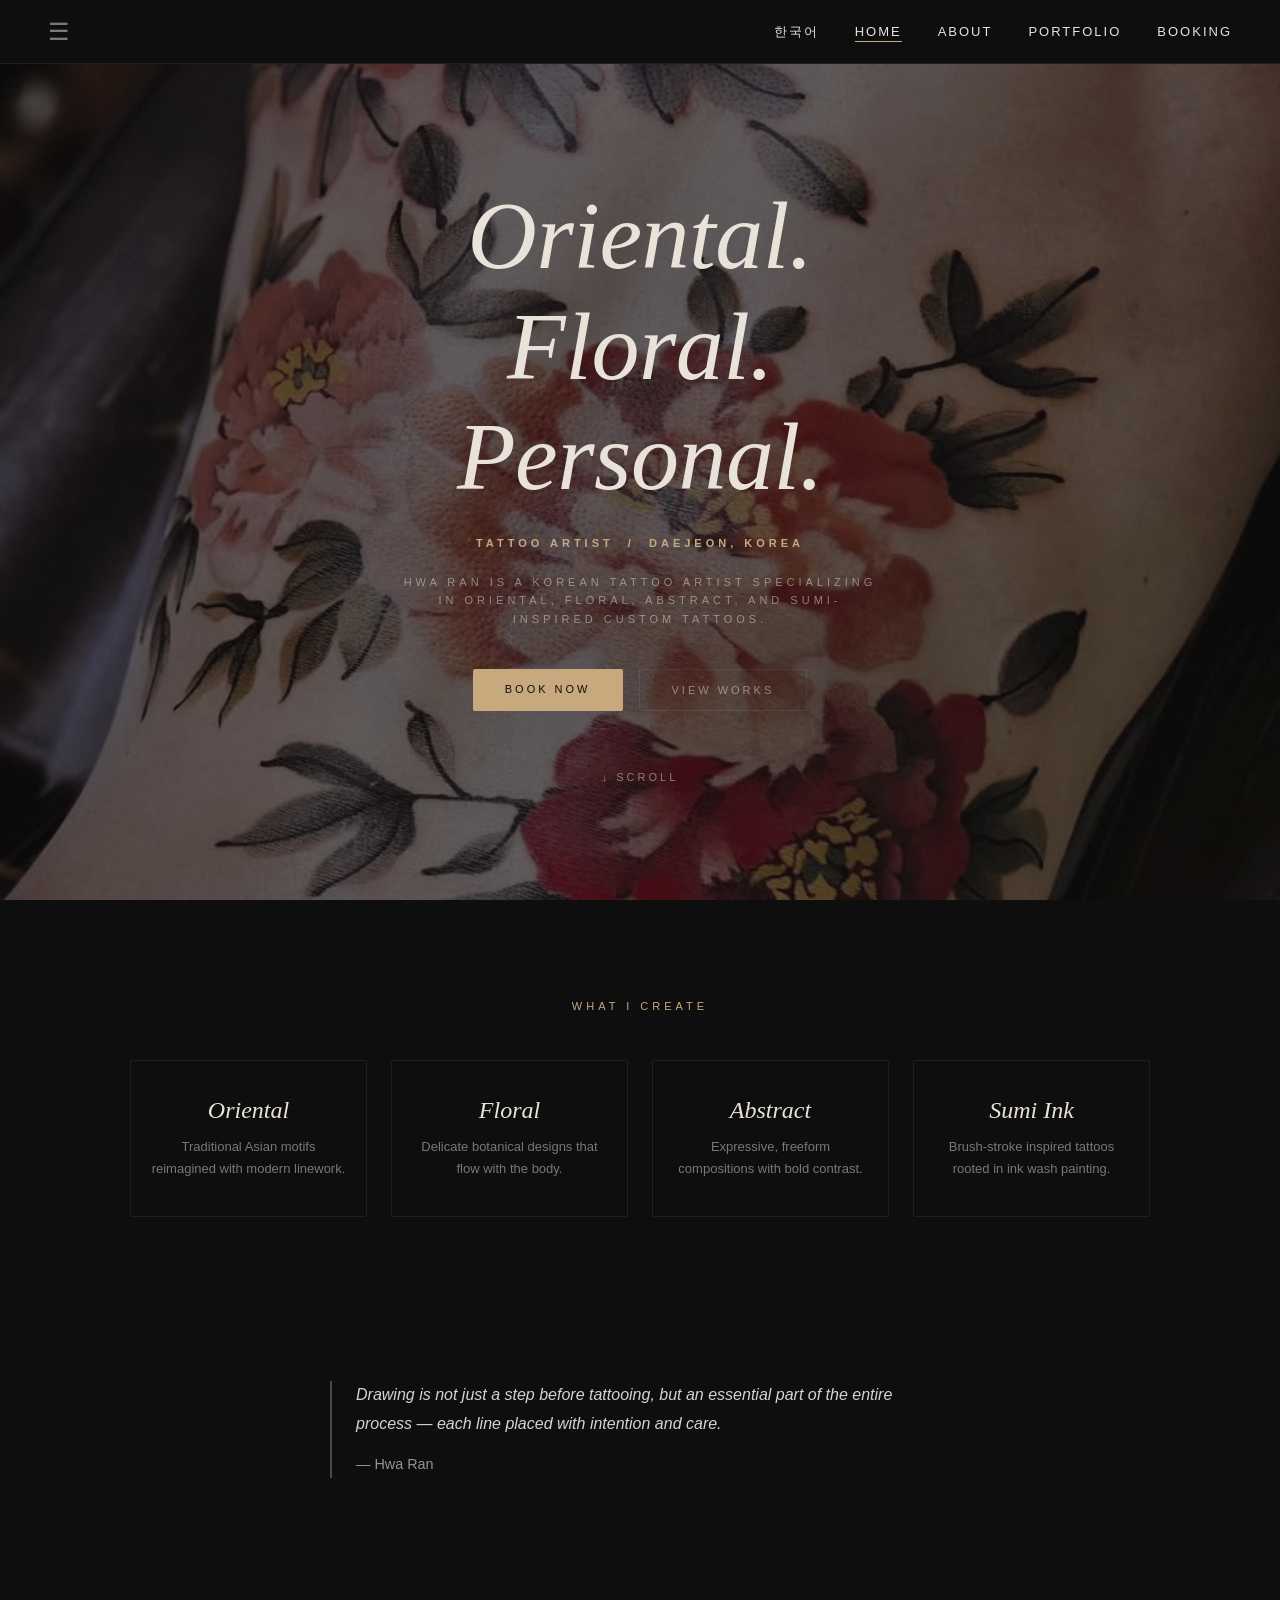
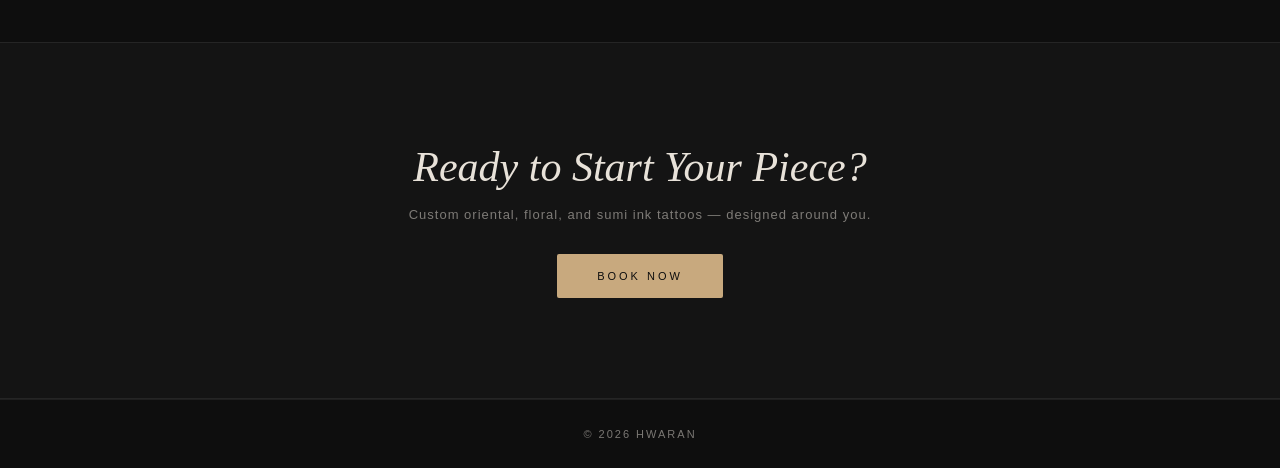
==== commit 93e9d093: "Add hreflang links for language versions" ====
--- a/index.html
+++ b/index.html
@@ -13,6 +13,10 @@
     
       gtag('config', 'G-88E997X0PX');
     </script>
+
+    <link rel="alternate" hreflang="en" href="https://hwaran-tattoo.com/index.html">
+    <link rel="alternate" hreflang="ko" href="https://hwaran-tattoo.com/ko/index.html">
+    <link rel="alternate" hreflang="x-default" href="https://hwaran-tattoo.com/index.html">
     
     <title>Hwa Ran</title>
     <link rel="icon" href="favicon.ico" sizes="any">
@@ -30,6 +34,7 @@
     <nav class="navbar">
         <label for="menu-toggle" class="menu-icon">☰</label>
         <ul class="nav-links">
+            <li><a href="ko/index.html" class="lang-switch">한국어</a></li>
             <li><a href="index.html" class="active">Home</a></li>
             <li><a href="about.html">About</a></li>
             <li><a href="portfolio.html">Portfolio</a></li>
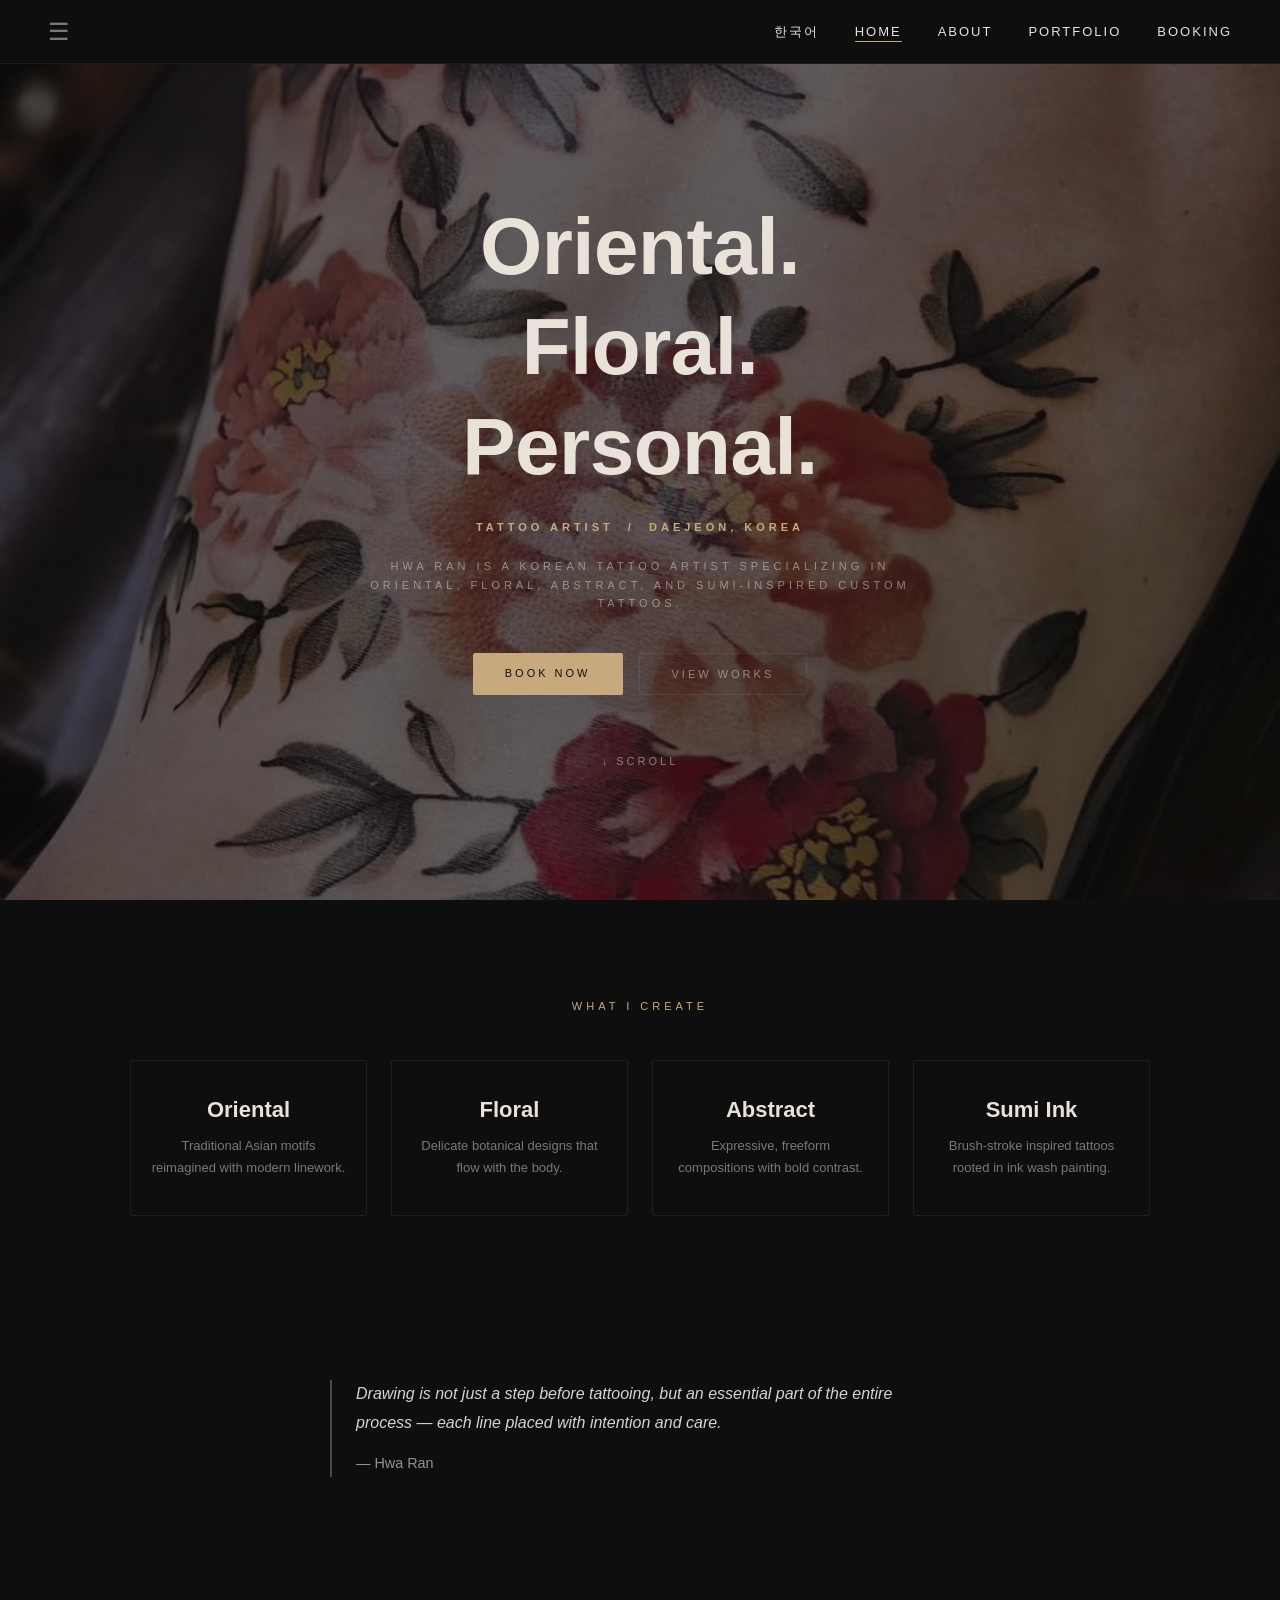
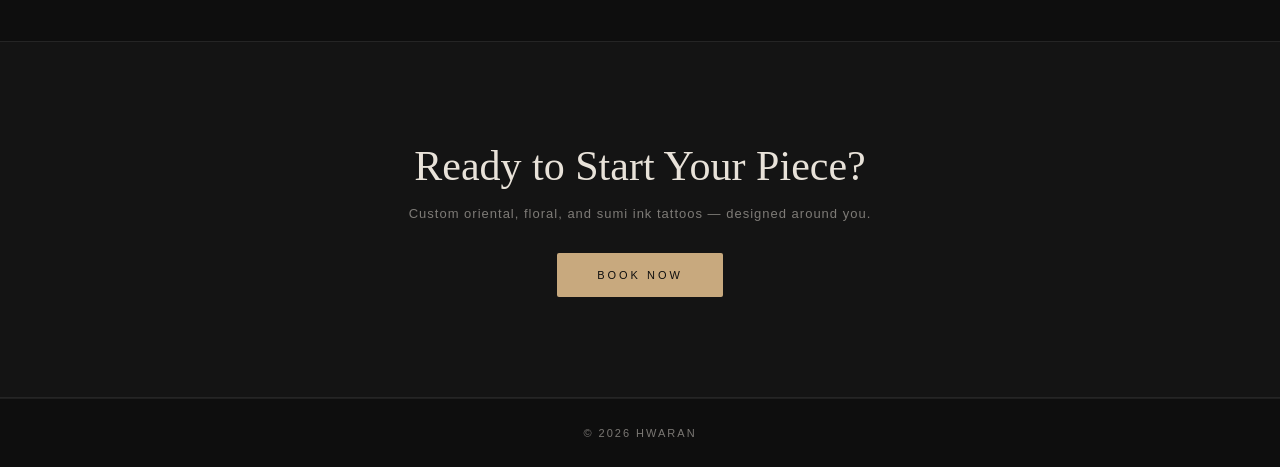
==== commit 66ae38fd: "Add Naver site verification meta tag" ====
--- a/index.html
+++ b/index.html
@@ -4,6 +4,8 @@
     <meta charset="UTF-8">
     <meta name="viewport" content="width=device-width, initial-scale=1.0"/>
 
+    <meta name="naver-site-verification" content="615af2f1063d48162594e527a71b4f310e3d43f4" />
+    
     <!-- Google tag (gtag.js) -->
     <script async src="https://www.googletagmanager.com/gtag/js?id=G-88E997X0PX"></script>
     <script>
@@ -17,7 +19,29 @@
     <link rel="alternate" hreflang="en" href="https://hwaran-tattoo.com/index.html">
     <link rel="alternate" hreflang="ko" href="https://hwaran-tattoo.com/ko/index.html">
     <link rel="alternate" hreflang="x-default" href="https://hwaran-tattoo.com/index.html">
-    
+
+        <script>
+    (function(){
+      try {
+        var pref = localStorage.getItem('hr_lang');
+        if (pref === 'ko') {
+          location.replace('ko/' + location.pathname.split('/').pop());
+          return;
+        }
+        if (!pref) {
+          fetch('https://ipapi.co/json/', { cache: 'no-store' })
+            .then(function(r){ return r.json(); })
+            .then(function(d){
+              if (d && d.country_code === 'KR') {
+                location.replace('ko/' + location.pathname.split('/').pop());
+              }
+            })
+            .catch(function(){});
+        }
+      } catch(e) {}
+    })();
+    </script>
+        
     <title>Hwa Ran</title>
     <link rel="icon" href="favicon.ico" sizes="any">
     <link rel="icon" type="image/png" sizes="32x32" href="img/favicon-32x32.png">
@@ -34,7 +58,7 @@
     <nav class="navbar">
         <label for="menu-toggle" class="menu-icon">☰</label>
         <ul class="nav-links">
-            <li><a href="ko/index.html" class="lang-switch">한국어</a></li>
+            <li><a href="ko/index.html" class="lang-switch" onclick="localStorage.setItem('hr_lang','ko')">한국어</a></li>
             <li><a href="index.html" class="active">Home</a></li>
             <li><a href="about.html">About</a></li>
             <li><a href="portfolio.html">Portfolio</a></li>
--- a/style.css
+++ b/style.css
@@ -133,7 +133,7 @@
     border-right: 1px solid var(--border);
 
     padding: 32px 28px;
-    padding-top: calc(var(--nav-h) + 32px);   /* ✅ nav 높이 아래서 시작 */
+    padding-top: calc(var(--nav-h) + 32px); 
 
     transform: translateX(-260px);
     transition: transform 0.35s cubic-bezier(0.4,0,0.2,1);
@@ -149,7 +149,7 @@
 /* SIDEBAR TITLE */
 .sidebar h3 {
     font-family: 'Cormorant Garamond', serif;
-    font-size: 22px;          /* ✅ 글씨 크게 */
+    font-size: 22px;          
     font-weight: 300;
     letter-spacing: 3px;
     color: var(--accent);
@@ -261,11 +261,11 @@
 }
 
 .hero h1 {
-    font-family: 'Cormorant Garamond', serif;
-    font-size: clamp(52px, 8vw, 96px);
-    font-weight: 300;
-    font-style: italic;
-    line-height: 1.15;
+    font-family: 'Noto Sans KR', sans-serif;
+    font-size: clamp(44px, 7vw, 80px);
+    font-weight: 700;
+    font-style: normal;
+    line-height: 1.25;
     letter-spacing: -0.5px;
     color: var(--text);
 }
@@ -492,11 +492,11 @@
 }
 
 .about-text-col h2 {
-    font-family: 'Cormorant Garamond', serif;
-    font-size: clamp(36px, 5vw, 58px);
-    font-weight: 300;
-    font-style: italic;
-    line-height: 1.1;
+    font-family: 'Noto Sans KR', sans-serif;
+    font-size: clamp(32px, 4.5vw, 52px);
+    font-weight: 700;
+    font-style: normal;
+    line-height: 1.25;
     margin-bottom: 40px;
     color: var(--text);
 }
@@ -561,10 +561,10 @@
 }
 
 .portfolio h2 {
-    font-family: 'Cormorant Garamond', serif;
+    font-family: 'Noto Sans KR', sans-serif;
     font-size: 48px;
-    font-weight: 300;
-    font-style: italic;
+    font-weight: 600;
+    font-style: normal;
     margin-bottom: 12px;
 }
 
@@ -609,10 +609,10 @@
 }
 
 .booking h2 {
-    font-family: 'Cormorant Garamond', serif;
-    font-size: 48px;
-    font-weight: 300;
-    font-style: italic;
+    font-family: 'Noto Sans KR', sans-serif;
+    font-size: 40px;
+    font-weight: 600;
+    font-style: normal;
     margin-bottom: 12px;
 }
 
@@ -663,7 +663,7 @@
 .booking-form input::placeholder,
 .booking-form textarea::placeholder {
     color: var(--muted);
-    font-style: italic;
+    font-style: normal;
     font-size: 13px;
 }
 
@@ -1062,7 +1062,7 @@
 
 .hero-seo {
     margin-top: 12px;
-    max-width: 480px;
+    max-width: 560px;
     font-size: 13px;
     letter-spacing: 0.5px;
     text-transform: none;
@@ -1107,10 +1107,10 @@
 }
 
 .specialty-card h3 {
-    font-family: 'Cormorant Garamond', serif;
-    font-size: 24px;
-    font-weight: 300;
-    font-style: italic;
+    font-family: 'Noto Sans KR', sans-serif;
+    font-size: 22px;
+    font-weight: 700;
+    font-style: normal;
     color: var(--text);
     margin-bottom: 12px;
 }
@@ -1147,7 +1147,7 @@
     font-family: 'Cormorant Garamond', serif;
     font-size: clamp(28px, 4vw, 42px);
     font-weight: 300;
-    font-style: italic;
+    font-style: normal;
     color: var(--text);
     margin-bottom: 16px;
 }
@@ -1219,7 +1219,7 @@
     font-family: 'Cormorant Garamond', serif;
     font-size: 22px;
     font-weight: 300;
-    font-style: italic;
+    font-style: normal;
     color: var(--accent);
     margin-bottom: 18px;
 }
@@ -1321,3 +1321,52 @@
     box-shadow: 0 0 40px rgba(200,169,126,0.12);
     margin-bottom: 16px;
 }
+/* =========================
+animation overall
+========================= */
+/* floating petals */
+#petalContainer {
+  position: fixed;
+  inset: 0;
+  pointer-events: none;
+  overflow: hidden;
+  z-index: 10;
+}
+
+.petal {
+  position: absolute;
+  top: -30px;
+  width: 14px;
+  height: 20px;
+  background: linear-gradient(
+    160deg,
+    #c8a97e,
+    rgba(200,169,126,0.15)
+  );
+  border-radius: 0 100% 0 100%;
+  opacity: 0.55;
+  animation: floatPetal linear infinite;
+  transform-style: preserve-3d;
+}
+
+@keyframes floatPetal {
+  0% {
+    transform: translateY(-10vh) translateX(0)
+               rotate(0deg) rotateY(0deg);
+    opacity: 0;
+  }
+
+  10% {
+    opacity: 0.6;
+  }
+
+  90% {
+    opacity: 0.5;
+  }
+
+  100% {
+    transform: translateY(110vh) translateX(60px)
+               rotate(340deg) rotateY(360deg);
+    opacity: 0;
+  }
+}
